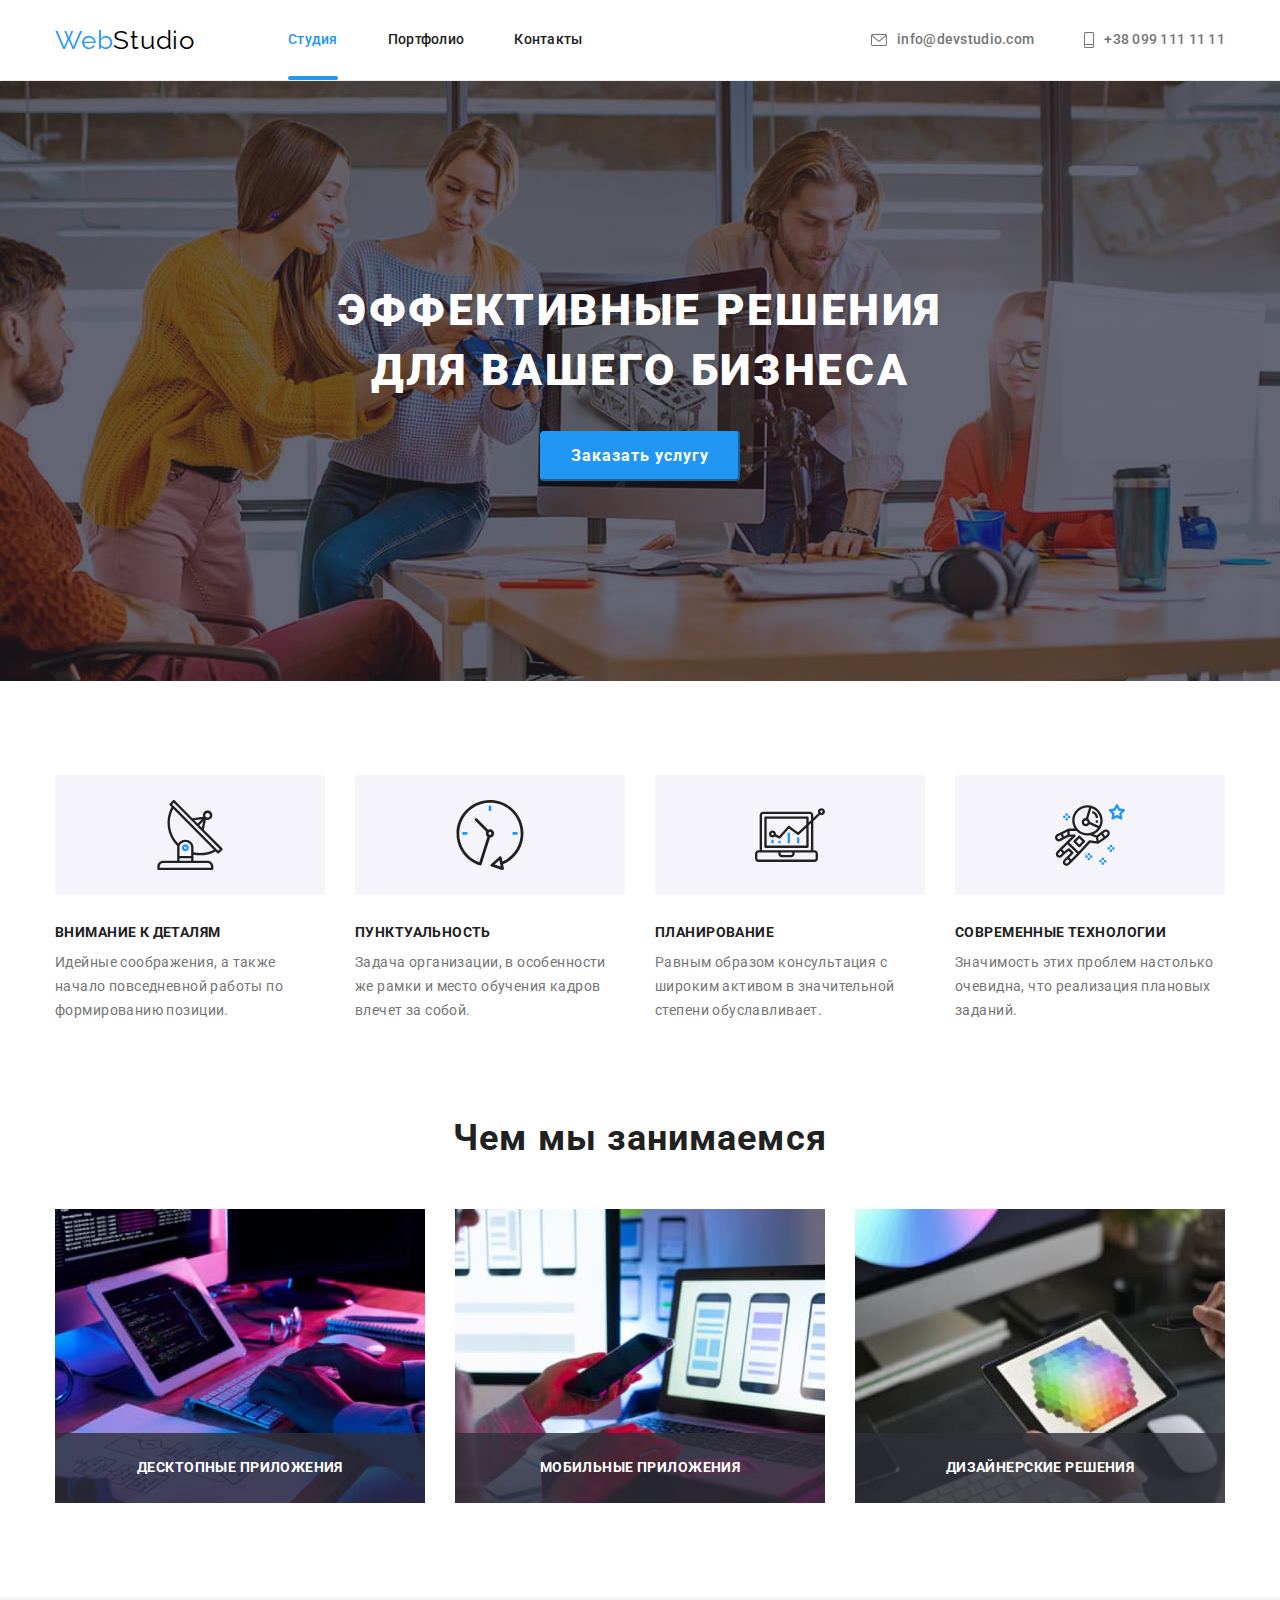
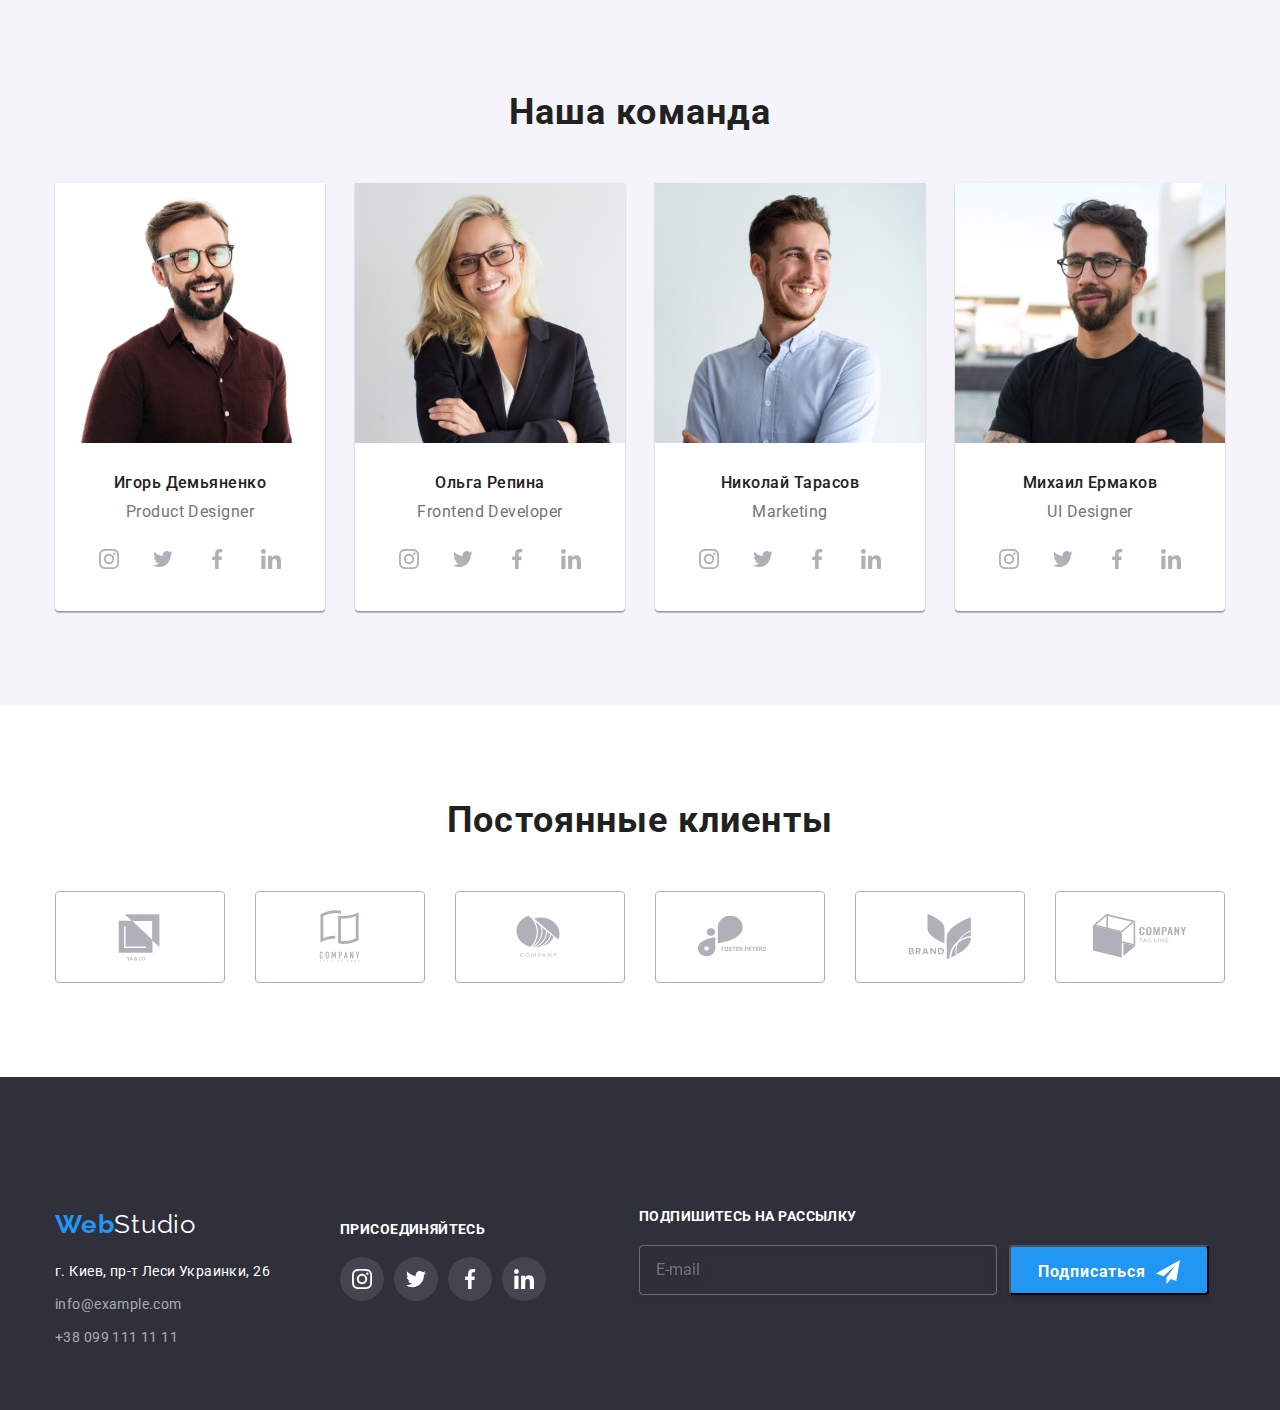
==== index.html @ 18504373 "create form" ====
<!DOCTYPE html>
<html lang="ru">
  <head>
    <meta charset="UTF-8" />
    <meta http-equiv="X-UA-Compatible" content="IE=edge" />
    <meta name="viewport" content="width=device-width, initial-scale=1.0" />
    <title lang="en">Studio</title>
    <link
      href="https://fonts.googleapis.com/css2?family=Raleway:wght@700&family=Roboto:wght@400;500;700;900&display=swap"
      rel="stylesheet"
    />
    <link
      rel="stylesheet"
      href="https://cdnjs.cloudflare.com/ajax/libs/modern-normalize/1.1.0/modern-normalize.min.css"
    />
    <link rel="stylesheet" href="./css/styles.css" />
  </head>

  <body>
    <header class="page-header">
      <div class="conteiner">
        <nav class="header-nav">
          <a href="./index.html" class="header-link"
            ><span class="logo-web link">Web</span><span class="logo-studio link">Studio</span></a
          >
          <ul class="site-nav">
            <li class="site-nav-list">
              <a href="" class="site-nav current item">Студия</a>
            </li>
            <li class="site-nav-list">
              <a href="./portfolio.html" class="site-nav item">Портфолио</a>
            </li>
            <li class="site-nav-list">
              <a href="" class="site-nav item">Контакты</a>
            </li>
          </ul>
        </nav>

        <div class="header-connect">
          <ul class="contacts">
            <li class="contacts-nav envelope">
              <a href="mailto:info@devstudio.com" class="header-mail"
                ><svg class="mail-soc-icon" width="16" height="12">
                  <use href="./images/icons.svg#icon-envelope"></use></svg
                >info@devstudio.com</a
              >
            </li>
            <li class="contacts-nav cell">
              <a href="tel:+380991111111" class="header-tel"
                ><svg class="tell-soc-icon" width="10" height="16">
                  <use href="./images/icons.svg#icon-cell"></use></svg
                >+38 099 111 11 11</a
              >
            </li>
          </ul>
        </div>
      </div>
    </header>

    <main class="studio">
      <section class="studio-section">
        <div class="conteiner">
          <h1 class="studio-title">Эффективные решения для вашего бизнеса</h1>
          <button type="button" class="studio-button" data-modal-open>Заказать услугу</button>
        </div>
      </section>

      <section class="main-section">
        <div class="conteiner">
          <h2 class="hidden">Скрытый заголовок</h2>
          <ul class="main-list">
            <li class="main-item icon-antenna">
              <h3 class="main-title">Внимание к деталям</h3>
              <p class="main-text">
                Идейные соображения, а также начало повседневной работы по формированию позиции.
              </p>
            </li>
            <li class="main-item icon-clock">
              <h3 class="main-title">Пунктуальность</h3>
              <p class="main-text">
                Задача организации, в особенности же рамки и место обучения кадров влечет за собой.
              </p>
            </li>
            <li class="main-item icon-diagram">
              <h3 class="main-title">Планирование</h3>
              <p class="main-text">
                Равным образом консультация с широким активом в значительной степени обуславливает.
              </p>
            </li>
            <li class="main-item icon-astronaut">
              <h3 class="main-title">Современные технологии</h3>
              <p class="main-text">
                Значимость этих проблем настолько очевидна, что реализация плановых заданий.
              </p>
            </li>
          </ul>
        </div>
      </section>

      <section class="work-section">
        <div class="conteiner">
          <h2 class="work-title">Чем мы занимаемся</h2>
          <ul class="work-list">
            <li class="work-item">
              <div class="work-thumb">
                <a href="./images/work-1.jpg"
                  ><img
                    src="images/work-1.jpg"
                    alt="Набор текста на планшете"
                    width="370"
                    height="294"
                /></a>
                <p class="work-text">Десктопные приложения</p>
              </div>
            </li>
            <li class="work-item">
              <div class="work-thumb">
                <a href="./images/work-2.jpg"
                  ><img
                    src="images/work-2.jpg"
                    alt="Разработка нативного приложения"
                    width="370"
                    height="294"
                /></a>
                <p class="work-text">Мобильные приложения</p>
              </div>
            </li>
            <li class="work-item">
              <div class="work-thumb">
                <a href="./images/work-3.jpg"
                  ><img src="images/work-3.jpg" alt="Цветовой круг Иттена" width="370" height="294"
                /></a>
                <p class="work-text">Дизайнерские решения</p>
              </div>
            </li>
          </ul>
        </div>
      </section>

      <section class="team-section">
        <div class="conteiner">
          <h2 class="team-title">Наша команда</h2>
          <ul class="team-list">
            <li class="team-item">
              <img src="./images/worker-1.jpg" alt="Игорь Демьяненко" width="270" height="260" />
              <div class="worker-list">
                <h3 class="team-name">Игорь Демьяненко</h3>
                <p lang="en" class="team-role">Product Designer</p>
                <ul class="team-soc-list">
                  <li class="team-soc-item">
                    <a href="" class="team-soc-link">
                      <svg class="team-soc-icon" width="20" height="20">
                        <use href="./images/icons.svg#icon-instagram"></use>
                      </svg>
                    </a>
                  </li>
                  <li class="team-soc-item">
                    <a href="" class="team-soc-link"
                      ><svg class="team-soc-icon" width="20" height="20">
                        <use href="./images/icons.svg#icon-twitter"></use></svg
                    ></a>
                  </li>
                  <li class="team-soc-item">
                    <a href="" class="team-soc-link"
                      ><svg class="team-soc-icon" width="20" height="20">
                        <use href="./images/icons.svg#icon-facebook"></use></svg
                    ></a>
                  </li>
                  <li class="team-soc-item">
                    <a href="" class="team-soc-link"
                      ><svg class="team-soc-icon" width="20" height="20">
                        <use href="./images/icons.svg#icon-linkedin"></use></svg
                    ></a>
                  </li>
                </ul>
              </div>
            </li>
            <li class="team-item">
              <img src="./images/worker-2.jpg" alt="Ольга Репина" width="270" height="260" />
              <div class="worker-list">
                <h3 class="team-name">Ольга Репина</h3>
                <p lang="en" class="team-role">Frontend Developer</p>
                <ul class="team-soc-list">
                  <li class="team-soc-item">
                    <a href="" class="team-soc-link">
                      <svg class="team-soc-icon" width="20" height="20">
                        <use href="./images/icons.svg#icon-instagram"></use>
                      </svg>
                    </a>
                  </li>
                  <li class="team-soc-item">
                    <a href="" class="team-soc-link"
                      ><svg class="team-soc-icon" width="20" height="20">
                        <use href="./images/icons.svg#icon-twitter"></use></svg
                    ></a>
                  </li>
                  <li class="team-soc-item">
                    <a href="" class="team-soc-link"
                      ><svg class="team-soc-icon" width="20" height="20">
                        <use href="./images/icons.svg#icon-facebook"></use></svg
                    ></a>
                  </li>
                  <li class="team-soc-item">
                    <a href="" class="team-soc-link"
                      ><svg class="team-soc-icon" width="20" height="20">
                        <use href="./images/icons.svg#icon-linkedin"></use></svg
                    ></a>
                  </li>
                </ul>
              </div>
            </li>
            <li class="team-item">
              <img src="./images/worker-3.jpg" alt="Николай Тарасов" width="270" height="260" />
              <div class="worker-list">
                <h3 class="team-name">Николай Тарасов</h3>
                <p lang="en" class="team-role">Marketing</p>
                <ul class="team-soc-list">
                  <li class="team-soc-item">
                    <a href="" class="team-soc-link">
                      <svg class="team-soc-icon" width="20" height="20">
                        <use href="./images/icons.svg#icon-instagram"></use>
                      </svg>
                    </a>
                  </li>
                  <li class="team-soc-item">
                    <a href="" class="team-soc-link"
                      ><svg class="team-soc-icon" width="20" height="20">
                        <use href="./images/icons.svg#icon-twitter"></use></svg
                    ></a>
                  </li>
                  <li class="team-soc-item">
                    <a href="" class="team-soc-link"
                      ><svg class="team-soc-icon" width="20" height="20">
                        <use href="./images/icons.svg#icon-facebook"></use></svg
                    ></a>
                  </li>
                  <li class="team-soc-item">
                    <a href="" class="team-soc-link"
                      ><svg class="team-soc-icon" width="20" height="20">
                        <use href="./images/icons.svg#icon-linkedin"></use></svg
                    ></a>
                  </li>
                </ul>
              </div>
            </li>
            <li class="team-item">
              <img src="./images/worker-4.jpg" alt="Михаил Ермаков" width="270" height="260" />
              <div class="worker-list">
                <h3 class="team-name">Михаил Ермаков</h3>
                <p lang="en" class="team-role">UI Designer</p>
                <ul class="team-soc-list">
                  <li class="team-soc-item">
                    <a href="" class="team-soc-link">
                      <svg class="team-soc-icon" width="20" height="20">
                        <use href="./images/icons.svg#icon-instagram"></use>
                      </svg>
                    </a>
                  </li>
                  <li class="team-soc-item">
                    <a href="" class="team-soc-link"
                      ><svg class="team-soc-icon" width="20" height="20">
                        <use href="./images/icons.svg#icon-twitter"></use></svg
                    ></a>
                  </li>
                  <li class="team-soc-item">
                    <a href="" class="team-soc-link"
                      ><svg class="team-soc-icon" width="20" height="20">
                        <use href="./images/icons.svg#icon-facebook"></use></svg
                    ></a>
                  </li>
                  <li class="team-soc-item">
                    <a href="" class="team-soc-link"
                      ><svg class="team-soc-icon" width="20" height="20">
                        <use href="./images/icons.svg#icon-linkedin"></use></svg
                    ></a>
                  </li>
                </ul>
              </div>
            </li>
          </ul>
        </div>
      </section>

      <section class="clients-section">
        <div class="conteiner">
          <h4 class="clients-title">Постоянные клиенты</h4>
          <ul class="clients-soc-list">
            <li class="clients-soc-item">
              <a href="" class="clients-soc-link">
                <svg class="clients-soc-icon" width="106" height="60">
                  <use href="./images/icons.svg#icon-logo-1"></use>
                </svg>
              </a>
            </li>
            <li class="clients-soc-item">
              <a href="" class="clients-soc-link">
                <svg class="clients-soc-icon" width="106" height="60">
                  <use href="./images/icons.svg#icon-logo-2"></use>
                </svg>
              </a>
            </li>
            <li class="clients-soc-item">
              <a href="" class="clients-soc-link">
                <svg class="clients-soc-icon" width="106" height="60">
                  <use href="./images/icons.svg#icon-logo-3"></use>
                </svg>
              </a>
            </li>
            <li class="clients-soc-item">
              <a href="" class="clients-soc-link">
                <svg class="clients-soc-icon" width="106" height="60">
                  <use href="./images/icons.svg#icon-logo-4"></use>
                </svg>
              </a>
            </li>
            <li class="clients-soc-item">
              <a href="" class="clients-soc-link">
                <svg class="clients-soc-icon" width="106" height="60">
                  <use href="./images/icons.svg#icon-logo-5"></use>
                </svg>
              </a>
            </li>
            <li class="clients-soc-item">
              <a href="" class="clients-soc-link">
                <svg class="clients-soc-icon" width="106" height="60">
                  <use href="./images/icons.svg#icon-logo-6"></use>
                </svg>
              </a>
            </li>
          </ul>
        </div>
      </section>
    </main>

    <footer class="footer">
      <div class="conteiner">
        <div>
          <a href="index.html" class="footer-link"
            ><span class="footer-web link">Web</span
            ><span class="footer-studio link">Studio</span></a
          >
          <address class="footer-nav">
            <ul class="footer-list">
              <li class="footer-address-list">
                <a href="" class="footer-address">г. Киев, пр-т Леси Украинки, 26</a>
              </li>
              <li class="footer-mail-list">
                <a href="mailto:info@example.com" class="footer-mail">info@example.com</a>
              </li>
              <li class="footer-tel-list">
                <a href="tel:+380991111111" class="footer-tel">+38 099 111 11 11</a>
              </li>
            </ul>
          </address>
        </div>
        <div class="social-links">
          <h5 class="social-title">Присоединяйтесь</h5>
          <ul class="footer-soc-list">
            <li class="footer-soc-item">
              <a href="" class="footer-soc-link">
                <svg class="footer-soc-icon" width="20" height="20">
                  <use href="./images/icons.svg#icon-instagram-fr"></use>
                </svg>
              </a>
            </li>
            <li class="footer-soc-item">
              <a href="" class="footer-soc-link">
                <svg class="footer-soc-icon" width="20" height="20">
                  <use href="./images/icons.svg#icon-twitter-fr"></use>
                </svg>
              </a>
            </li>
            <li class="footer-soc-item">
              <a href="" class="footer-soc-link">
                <svg class="footer-soc-icon" width="20" height="20">
                  <use href="./images/icons.svg#icon-facebook-fr"></use>
                </svg>
              </a>
            </li>
            <li class="footer-soc-item">
              <a href="" class="footer-soc-link">
                <svg class="footer-soc-icon" width="20" height="20">
                  <use href="./images/icons.svg#icon-linkedin-fr"></use>
                </svg>
              </a>
            </li>
          </ul>
        </div>
        <form class="footer-form">
          <div class="footer-subscription">
            <label class="footer-label" for="email-footer">Подпишитесь на рассылку</label>
            <div class="footer-wrap">
              <input
                type="email"
                class="footer-input"
                name="email-footer"
                id="email-footer"
                placeholder="E-mail"
              />
              <button type="submit" class="footer-form-btn">
                <a class="btn-subscr" href=""
                  >Подписаться
                  <svg class="footer-form-icon" width="24" height="24">
                    <use href="./images/icons.svg#icon-twit"></use></svg
                ></a>
              </button>
            </div>
          </div>
        </form>
      </div>
    </footer>
    <div class="backdrop is-hidden" data-modal>
      <div class="modal">
        <button type="button" class="modal-close" data-modal-close>
          <svg class="modal-close-icon" width="18" height="18">
            <use href="./images/icons.svg#icon-close-button"></use>
          </svg>
        </button>
        <p class="modal-title">Оставьте свои данные, мы вам перезвоним</p>
        <form class="modal-form" autocomplete="off">
          <div class="form-field">
            <label class="form-label" for="name">Имя</label>
            <div class="input-wrap">
              <input type="text" class="form-input" name="name" id="name" required />
              <svg class="form-icon" width="18" height="18">
                <use href="./images/icons.svg#icon-person"></use>
              </svg>
            </div>
          </div>
          <div class="form-field">
            <label class="form-label" for="tel-number">Телефон</label>
            <div class="input-wrap">
              <input type="tel" class="form-input" name="tel-number" id="tel-number" required />
              <svg class="form-icon" width="18" height="18">
                <use href="./images/icons.svg#icon-phone"></use>
              </svg>
            </div>
          </div>
          <div class="form-field">
            <label class="form-label" for="email">Почта</label>
            <div class="input-wrap">
              <input type="email" class="form-input" name="email" id="email" required />
              <svg class="form-icon" width="18" height="18">
                <use href="./images/icons.svg#icon-mail"></use>
              </svg>
            </div>
          </div>
          <div class="form-field-text">
            <label class="form-label" for="modal-text">Комментарий</label>
            <textarea
              class="modal-text-area"
              name="modal-text"
              id="modal-text"
              placeholder="Введите текст"
            ></textarea>
          </div>
          <div class="modal-field">
            <input
              type="checkbox"
              name="privacy"
              id="privacy"
              class="input-check visually-hidden"
            />
            <label for="privacy" class="check-text">
              <span>
                <svg class="check-icon" width="11" height="8">
                  <use href="./images/icons.svg#icon-policy"></use></svg></span
              >Соглашаюсь с рассылкой и принимаю&nbsp; <a href="">Условия договора</a>
            </label>
          </div>
          <button type="submit" class="btn-form">Отправить</button>
        </form>
      </div>
    </div>

    <script src="./js/modal.js"></script>
  </body>
</html>
---- css/styles.css ----
html {
  box-sizing: border-box;
}

*,
*::before,
*::after {
  box-sizing: inherit;
}

:root {
  --main-backgraund-color: #ffffff;
  --main-button-color: #212121;
  --main-focus-color: #2196f3;
  --main-text-color: #757575;
  --second-button-color: #ffffff;
  --second-text-color: #ffffff;
  --main-font: 'Roboto', sans-serif;
  --main-soc-color: #afb1b8;
  --second-soc-color: #ffffff;
  --main-cover-color: rgba(33, 150, 243, 0.9);
}

body {
  font-family: var(--main-font);
  color: var(--main-text-color);
  background-color: var(--main-backgraund-color);
}

ul {
  margin: 0;
  padding-left: 0;
}

p,
h1,
h2,
h3,
h4,
h5 {
  margin: 0;
}

.conteiner {
  width: 1200px;
  padding-left: 15px;
  padding-right: 15px;
  margin: auto;
}

.visually-hidden {
  position: absolute;
  white-space: nowrap;
  width: 1px;
  height: 1px;
  overflow: hidden;
  border: 0;
  padding: 0;
  clip: rect(0 0 0 0);
  clip-path: inset(50%);
  margin: -1px;
}

/* -----header----- */

.page-header .conteiner {
  display: flex;
  align-items: center;
}

.page-header {
  background-color: var(--main-backgraund-color);
  border-bottom: 1px solid #ececec;
}

.site-nav,
.contacts {
  display: flex;
}

.site-nav-list:not(:last-child) {
  margin-right: 50px;
}

.header-mail,
.header-tel {
  transition: color 250ms cubic-bezier(0.4, 0, 0.2, 1);
}

.contacts-nav:not(:first-child) {
  margin-left: 50px;
}

.header-nav {
  display: flex;
  align-items: center;
}

.header-connect {
  margin-left: auto;
}

.header-link {
  text-decoration: none;
  margin-right: 93px;
}

.logo-web {
  font-family: 'Raleway', sans-serif;
  font-size: 26px;
  line-height: 1.19;
  letter-spacing: 0.03em;
  color: var(--main-focus-color);
}

.logo-studio {
  font-family: 'Raleway', sans-serif;
  font-size: 26px;
  line-height: 1.19;
  letter-spacing: 0.03em;
  color: #000000;
}

.site-nav {
  font-weight: 500;
  font-size: 14px;
  line-height: 1.14;
  letter-spacing: 0.02em;
  color: var(--main-button-color);
  text-decoration: none;
  list-style-type: none;
  padding-left: 0;
}

.site-nav.item,
.header-mail,
.header-tel {
  padding: 32px 0;
}

.site-nav.item {
  transition: color 250ms cubic-bezier(0.4, 0, 0.2, 1);
}

.site-nav.current.item {
  color: var(--main-focus-color);
  transition: color 250ms cubic-bezier(0.4, 0, 0.2, 1);
}

.site-nav.current {
  position: relative;
  display: block;
  overflow: hidden;
}

.current::after {
  content: '';
  position: absolute;
  bottom: 0;
  display: block;
  width: 100%;
  height: 4px;
  background-color: var(--main-focus-color);
  border-radius: 2px;
}

.header-mail,
.header-tel {
  display: flex;
  align-items: center;
}

.header-mail,
.header-tel {
  font-weight: 500;
  font-size: 14px;
  line-height: 1.14;
  letter-spacing: 0.02em;
  color: var(--main-text-color);
  text-decoration: none;
}

.mail-soc-icon,
.tell-soc-icon {
  margin-right: 10px;
  fill: currentColor;
}

.contacts,
.hero-list {
  list-style-type: none;
  padding-left: 0;
}

.header-mail:hover,
.header-mail:focus,
.header-tel:hover,
.header-tel:focus,
.site-nav:hover,
.site-nav:focus,
.footer-address:hover,
.footer-mail:hover,
.footer-tel:hover {
  color: var(--main-focus-color);
}

/* -----main----- */

.studio-section {
  padding-top: 200px;
  padding-bottom: 200px;
  height: 600px;
  max-width: 1600px;
  background: #2f303a;
  background-image: linear-gradient(to right, rgba(47, 48, 58, 0.4), rgba(47, 48, 58, 0.4)),
    url(../images/img-overlay.jpg);
  margin-left: auto;
  margin-right: auto;
  background-position: center;
}

.studio-title {
  width: 696px;
  font-weight: 900;
  font-size: 44px;
  line-height: 1.36;
  letter-spacing: 0.06em;
  text-transform: uppercase;
  color: var(--second-text-color);
  padding-top: 0;
  text-align: center;
  margin: 0px auto 30px auto;
}

.studio-button {
  font-family: inherit;
  font-size: 16px;
  font-weight: 700;
  line-height: 1.88;
  letter-spacing: 0.06em;
  color: var(--second-button-color);
  background: var(--main-focus-color);
  border-color: var(--main-focus-color);
  box-shadow: 0px 4px 4px rgba(0, 0, 0, 0.15);
  cursor: pointer;
  display: block;
  border-radius: 4px;
  margin: auto;
  min-width: 200px;
  height: 50px;
}

.main-list,
.work-list,
.team-list,
.hero-list {
  list-style-type: none;
  margin: 0;
  padding-left: 0;
  display: flex;
}

.main-section {
  padding-top: 94px;
  padding-bottom: 94px;
}

img {
  display: block;
  max-width: 100%;
  height: auto;
}

.main-item + .main-item,
.work-item + .work-item,
.team-item + .team-item {
  margin-left: 30px;
}

.main-item::before {
  content: '';
  display: block;
  height: 120px;
  background: #f5f4fa;
  border-radius: 4px;
  margin-bottom: 30px;
  background-repeat: no-repeat;
  background-position: center;
}

.icon-antenna::before {
  background-image: url(../images/antenna.svg);
}

.icon-clock::before {
  background-image: url(../images/clock.svg);
}

.icon-diagram::before {
  background-image: url(../images/diagram.svg);
}

.icon-astronaut::before {
  background-image: url(../images/astronaut.svg);
}

.main-title {
  font-size: 14px;
  line-height: 1.14;
  letter-spacing: 0.03em;
  text-transform: uppercase;
  color: #212121;
  margin-bottom: 10px;
}

.main-text {
  font-weight: 400;
  font-size: 14px;
  line-height: 1.71;
  letter-spacing: 0.03em;
  color: var(--main-text-color);
  width: 270px;
}

.work-title,
.team-title {
  font-weight: 700;
  font-size: 36px;
  line-height: 1.17;
  letter-spacing: 0.03em;
  color: #212121;
  text-align: center;
  margin-bottom: 50px;
}

.work-section {
  padding-bottom: 94px;
}

.work-thumb {
  position: relative;
}

.work-text {
  position: absolute;
  bottom: 0;
  display: flex;
  align-items: center;
  justify-content: center;
  width: 100%;
  height: 70px;
  font-size: 14px;
  line-height: 1.14;
  font-weight: 700;
  text-align: center;
  letter-spacing: 0.03em;
  text-transform: uppercase;
  color: var(--second-text-color);
  background: rgba(47, 48, 58, 0.8);
}

.worker-list {
  padding-top: 30px;
  padding-bottom: 30px;
}

.team-section {
  background: #f5f4fa;
  padding-top: 94px;
  padding-bottom: 94px;
}

.team-item {
  width: 270px;
  text-align: center;
  background-color: var(--main-backgraund-color);
  box-shadow: 0px 1px 3px rgba(0, 0, 0, 0.12), 0px 1px 1px rgba(0, 0, 0, 0.14),
    0px 2px 1px rgba(0, 0, 0, 0.2);
  border-radius: 0px 0px 4px 4px;
  margin: 0;
}

.team-name {
  font-weight: 500;
  font-size: 16px;
  line-height: 1.19;
  letter-spacing: 0.03em;
  color: #212121;
  margin-bottom: 10px;
}

.team-role {
  font-weight: 400;
  font-size: 16px;
  line-height: 1.19;
  letter-spacing: 0.03em;
  color: var(--main-text-color);
  margin: 0;
  margin-bottom: 16px;
}

.filter-item {
  font-family: inherit;
  font-weight: 500;
  font-size: 16px;
  line-height: 1.62;
  letter-spacing: 0.03em;
  color: var(--main-button-color);
  cursor: pointer;
  background: #f5f4fa;
  border-radius: 4px;
  border: 0px;
  padding: 6px 22px;
}

.team-soc-list {
  display: flex;
  justify-content: center;
  list-style-type: none;
}

.team-soc-item {
  width: 44px;
  height: 44px;
  margin-left: 10px;
}

.team-soc-item:first-child {
  margin-left: 0;
}

.team-soc-link {
  display: flex;
  width: 100%;
  height: 100%;
  border-radius: 50%;
  align-items: center;
  justify-content: center;
  color: var(--main-soc-color);
  transition: color 250ms cubic-bezier(0.4, 0, 0.2, 1),
    background-color 250ms cubic-bezier(0.4, 0, 0.2, 1);
}

.team-soc-icon {
  fill: currentColor;
}

.team-soc-link:hover,
.team-soc-link:focus {
  background-color: #2196f3;
  color: var(--second-soc-color);
}

.filter-btn:not(:last-child) {
  margin-right: 8px;
}

.filter-item {
  transition: color 250ms cubic-bezier(0.4, 0, 0.2, 1),
    box-shadow 250ms cubic-bezier(0.4, 0, 0.2, 1),
    background-color 250ms cubic-bezier(0.4, 0, 0.2, 1);
}

.filter-item:hover,
.filter-item:focus {
  color: var(--second-button-color);
  background-color: var(--main-focus-color);
  box-shadow: 0px 3px 1px rgba(0, 0, 0, 0.1), 0px 1px 2px rgba(0, 0, 0, 0.08),
    0px 2px 2px rgba(0, 0, 0, 0.12);
}

.filter-list {
  display: flex;
  list-style-type: none;
  justify-content: center;
  margin-bottom: 50px;
}

.main-content {
  padding-top: 94px;
  padding-bottom: 94px;
}

.hidden {
  display: none;
}

.hero-list {
  flex-wrap: wrap;
}

.card-image {
  display: block;
}

.hero-title {
  font-weight: 700;
  font-size: 18px;
  line-height: 2;
  letter-spacing: 0.06em;
  color: var(--main-button-color);
  margin-bottom: 4px;
}

.hero-border {
  padding: 20px 24px;
  border-right: 1px solid #eeeeee;
  border-bottom: 1px solid #eeeeee;
  border-left: 1px solid #eeeeee;
}

.hero-item a {
  text-decoration: none;
  transition: box-shadow 250ms cubic-bezier(0.4, 0, 0.2, 1);
}

.hero-link:hover {
  display: block;
  box-shadow: 0px 1px 1px rgba(0, 0, 0, 0.12), 0px 4px 4px rgba(0, 0, 0, 0.06),
    1px 4px 6px rgba(0, 0, 0, 0.16);
}

.hero-item {
  background: var(--main-backgraund-color);
  width: 370px;
  margin-right: 30px;
  margin-bottom: 30px;
  list-style: none;
}

.hero-item:nth-child(3n) {
  margin-right: 0;
}

.hero-item:nth-last-child(-n + 3) {
  margin-bottom: 0;
}

.hero-link:hover .hero-covertext {
  transform: translateY(0);
}

.hero-coverbox {
  position: relative;
  overflow: hidden;
}

.hero-covertext {
  position: absolute;
  top: 0;
  transform: translateY(101%);
  transition: transform 250ms cubic-bezier(0.4, 0, 0.2, 1);
  padding: 63px 24px;
  height: 100%;
  font-weight: 400;
  font-size: 18px;
  line-height: 1.56;
  letter-spacing: 0.03em;
  color: var(--second-text-color);
  background: var(--main-cover-color);
}

.hero-text {
  font-size: 16px;
  line-height: 1.88;
  letter-spacing: 0.03em;
  color: var(--main-text-color);
}

.clients-section {
  background-color: var(--main-backgraund-color);
  padding-top: 94px;
  padding-bottom: 94px;
}

.clients-soc-list {
  display: flex;
  justify-content: center;
  list-style-type: none;
}

.clients-title {
  font-size: 36px;
  line-height: 42px;
  text-align: center;
  letter-spacing: 0.03em;
  color: var(--main-button-color);
  margin-bottom: 50px;
}

.clients-soc-item {
  width: 170px;
  height: 92px;
  margin-left: 30px;
}

.clients-soc-item:first-child {
  margin-left: 0;
}

.clients-soc-link {
  display: flex;
  width: 100%;
  height: 100%;
  border: 1px solid #afb1b8;
  border-radius: 4px;
  align-items: center;
  justify-content: center;
  color: var(--main-soc-color);
  transition: color 250ms cubic-bezier(0.4, 0, 0.2, 1),
    border-color 250ms cubic-bezier(0.4, 0, 0.2, 1);
}

.clients-soc-icon {
  fill: currentColor;
}

.clients-soc-link:hover,
.clients-soc-link:focus {
  border-color: var(--main-focus-color);
  color: var(--main-focus-color);
}

/* -----footer----- */

.footer {
  background-color: #2f303a;
  padding-top: 60px;
  padding-bottom: 60px;
}

.footer-link {
  display: block;
  text-decoration: none;
  margin-bottom: 20px;
}

.footer-web {
  font-family: 'Raleway', sans-serif;
  font-weight: 700;
  font-size: 26px;
  line-height: 1.19;
  letter-spacing: 0.03em;
  color: var(--main-focus-color);
}

.footer-studio {
  font-family: 'Raleway', sans-serif;
  font-size: 26px;
  line-height: 1.19;
  letter-spacing: 0.03em;
  color: var(--second-text-color);
}

.footer-address {
  font-size: 14px;
  line-height: 1.71;
  letter-spacing: 0.03em;
  color: var(--second-text-color);
  text-decoration: none;
  transition: color 250ms cubic-bezier(0.4, 0, 0.2, 1);
}

.footer-mail,
.footer-tel {
  font-size: 14px;
  line-height: 1.71;
  letter-spacing: 0.03em;
  color: rgba(255, 255, 255, 0.6);
  text-decoration: none;
  transition: color 250ms cubic-bezier(0.4, 0, 0.2, 1);
}

.footer-list {
  list-style-type: none;
  font-style: normal;
}

.footer-address-list,
.footer-mail-list {
  margin-bottom: 9px;
}

.social-title {
  font-size: 14px;
  line-height: 16px;
  letter-spacing: 0.03em;
  text-transform: uppercase;
  color: var(--second-text-color);
  margin: 0 0 20px 0;
}

.footer-soc-list {
  list-style-type: none;
  display: flex;
}

.footer-soc-item {
  width: 44px;
  height: 44px;
  margin-left: 10px;
}

.footer-soc-item:first-child {
  margin-left: 0;
}

.footer-soc-link {
  display: flex;
  width: 100%;
  height: 100%;
  border-radius: 50%;
  align-items: center;
  justify-content: center;
  background: rgba(255, 255, 255, 0.1);
  color: var(--second-soc-color);
  transition: background-color 250ms cubic-bezier(0.4, 0, 0.2, 1);
}

.footer-soc-icon {
  fill: currentColor;
}

.footer-soc-link:hover,
.footer-soc-link:focus {
  background-color: #2196f3;
}

.footer .conteiner {
  display: flex;
  margin-top: 72px;
}

.social-links {
  margin-top: 12px;
  margin-left: 70px;
}

.footer-subscription {
  margin-left: 93px;
}

.footer-wrap {
  display: flex;
}

.footer-label {
  display: flex;
  font-weight: 700;
  font-size: 14px;
  line-height: 1.14;
  letter-spacing: 0.03em;
  text-transform: uppercase;
  color: var(--second-text-color);
  margin-bottom: 20px;
}

.footer-input {
  display: flex;
  align-items: center;
  width: 358px;
  padding: 15px 0 15px 16px;
  border: 1px solid rgba(255, 255, 255, 0.3);
  filter: drop-shadow(0px 4px 4px rgba(0, 0, 0, 0.15));
  border-radius: 4px;
  background-color: transparent;
  margin-right: 12px;
}

.foter-input::placeholder {
  font-weight: 400;
  font-size: 16px;
  line-height: 1.25;
  letter-spacing: 0.03em;
  color: rgba(255, 255, 255, 0.6);
}

.footer-form-btn {
  width: 200px;
  height: 50px;
  background: var(--main-focus-color);
  box-shadow: 0px 4px 4px rgba(0, 0, 0, 0.15);
  border-radius: 4px;
  padding: 10px 0;
  cursor: pointer;
}

.btn-subscr {
  display: flex;
  justify-content: center;
  align-items: center;
  text-decoration: none;
  color: var(--second-button-color);
  font-size: 16px;
  line-height: 1.88;
  font-weight: 700;
  letter-spacing: 0.06em;
}

.footer-form-icon {
  margin-left: 10px;
  fill: var(--second-button-color);
}

/* ------modal------ */

.backdrop {
  position: fixed;
  top: 0;
  left: 0;
  transition: opacity 250ms cubic-bezier(0.4, 0, 0.2, 1),
    visibility 250ms cubic-bezier(0.4, 0, 0.2, 1);
  width: 100%;
  height: 100%;
  background-color: rgba(0, 0, 0, 0.2);
}

.backdrop.is-hidden .modal {
  transform: translate(-50%, -50%) scale(0.6);
  transition: transform 250ms cubic-bezier(0.4, 0, 0.2, 1);
}

.modal {
  position: absolute;
  top: 50%;
  left: 50%;
  transform: translate(-50%, -50%) scale(1);
  transition: transform 250ms cubic-bezier(0.4, 0, 0.2, 1);
  width: 528px;
  min-height: 581px;
  background-color: #ffffff;
  box-shadow: 0px 1px 3px rgba(0, 0, 0, 0.12), 0px 1px 1px rgba(0, 0, 0, 0.14),
    0px 2px 1px rgba(0, 0, 0, 0.2);
  border-radius: 4px;
  padding: 40px;
}

.modal-close {
  position: absolute;
  transition: fill 250ms cubic-bezier(0.4, 0, 0.2, 1),
    background-color 250ms cubic-bezier(0.4, 0, 0.2, 1);
  display: flex;
  align-items: center;
  justify-content: center;
  top: 8px;
  right: 8px;
  width: 30px;
  height: 30px;
  padding: 0;
  border: 1px solid rgba(0, 0, 0, 0.1);
  border-radius: 50%;
  cursor: pointer;
}

.modal-close:focus,
.modal-close:hover {
  fill: var(--main-focus-color);
  background-color: var(--second-button-color);
}

.is-hidden {
  opacity: 0;
  visibility: hidden;
  pointer-events: none;
}

.modal-title {
  font-weight: 700;
  font-size: 20px;
  line-height: 1.15;
  text-align: center;
  letter-spacing: 0.03em;
  color: #212121;
  margin-bottom: 30px;
}

.modal-field {
  margin-bottom: 30px;
}

.form-field {
  margin-bottom: 28px;
}

.form-field-text {
  margin-bottom: 20px;
}

.form-input {
  transition: border-color 250ms cubic-bezier(0.4, 0, 0.2, 1);
  height: 40px;
  width: 100%;
  border: 1px solid rgba(33, 33, 33, 0.2);
  border-radius: 4px;
  padding-left: 42px;
}

.form-input:focus,
.modal-text-area:focus {
  border-color: var(--main-focus-color);
  outline: transparent;
}

.form-input:focus + .form-icon {
  fill: var(--main-focus-color);
}

.form-label {
  display: block;
  font-weight: 400;
  margin-bottom: 4px;
  font-size: 12px;
  line-height: 1.17;
  letter-spacing: 0.01em;
  color: var(--main-text-color);
}

.modal-text-area {
  transition: border-color 250ms cubic-bezier(0.4, 0, 0.2, 1);
  width: 100%;
  height: 120px;
  padding: 12px 16px;
  resize: none;
  border: 1px solid rgba(33, 33, 33, 0.2);
  border-radius: 4px;
}

.modal-text-area::placeholder {
  font-weight: 400;
  font-size: 12px;
  line-height: 1.17;
  letter-spacing: 0.01em;
  color: rgba(117, 117, 117, 0.5);
}

.btn-form {
  display: flex;
  justify-content: center;
  align-items: center;
  width: 200px;
  margin: auto;
  padding: 10px 0;
  font-weight: 700;
  font-size: 16px;
  line-height: 1.88;
  letter-spacing: 0.06em;
  color: var(--second-button-color);
  background: var(--main-focus-color);
  box-shadow: 0px 4px 4px rgba(0, 0, 0, 0.15);
  border-radius: 4px;
  border-color: transparent;
  cursor: pointer;
}

.check-text {
  display: flex;
  align-items: center;
  justify-content: center;
  font-weight: 400;
  font-size: 14px;
  line-height: 1.71;
  letter-spacing: 0.03em;
  color: var(--main-text-color);
}

.check-text a {
  color: var(--main-focus-color);
}

.input-wrap {
  position: relative;
}

.form-icon {
  position: absolute;
  top: 50%;
  left: 0;
  transform: translateY(-50%);
  transition: fill 250ms cubic-bezier(0.4, 0, 0.2, 1);
  margin: 0 12px;
}

.check-text span {
  width: 16px;
  height: 15px;
  border: 2px solid var(--main-button-color);
  border-radius: 2px;
  margin-right: 5px;
  display: flex;
  align-items: center;
  justify-content: center;
}

.check-icon {
  fill: transparent;
  transition: background-color 250ms cubic-bezier(0.4, 0, 0.2, 1),
    fill 250ms cubic-bezier(0.4, 0, 0.2, 1);
}

.input-check:checked + .check-text span {
  background-color: var(--main-focus-color);
  border: none;
}

.input-check:checked + .check-text .check-icon {
  fill: var(--second-button-color);
}
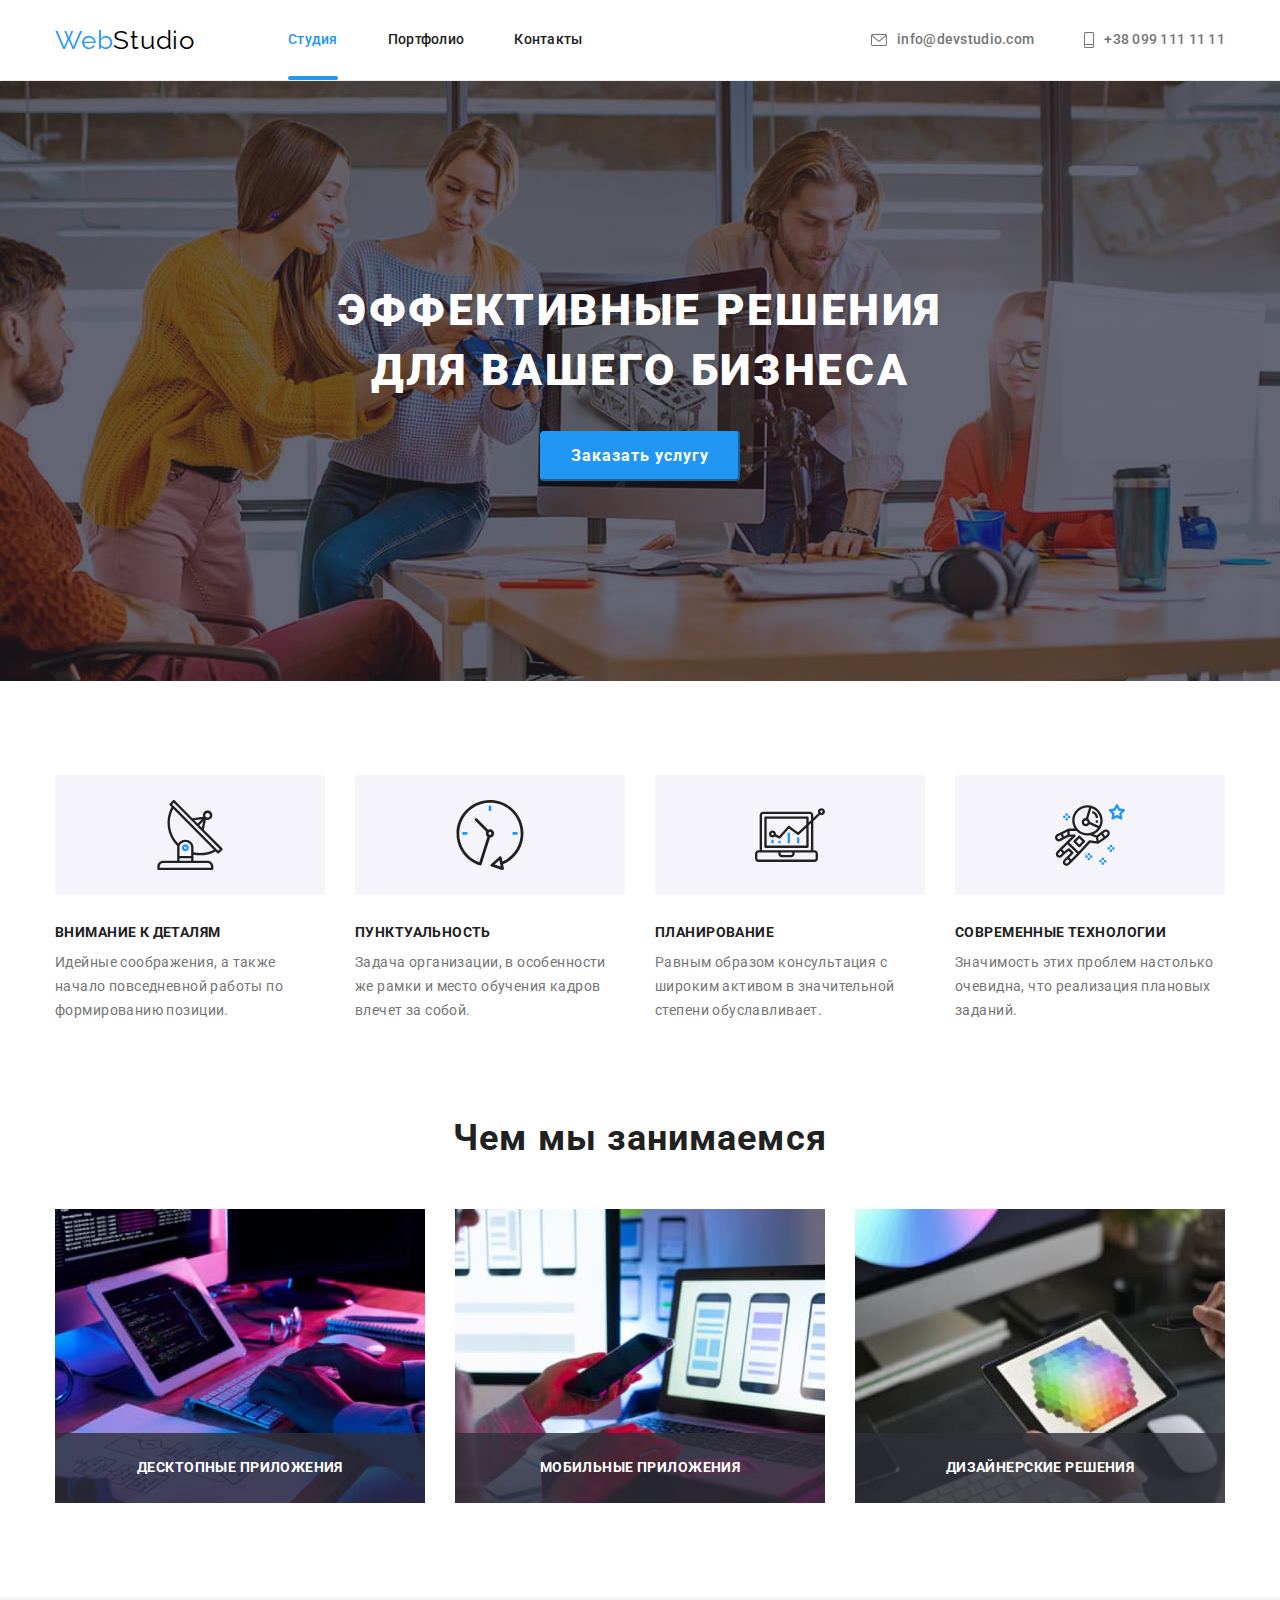
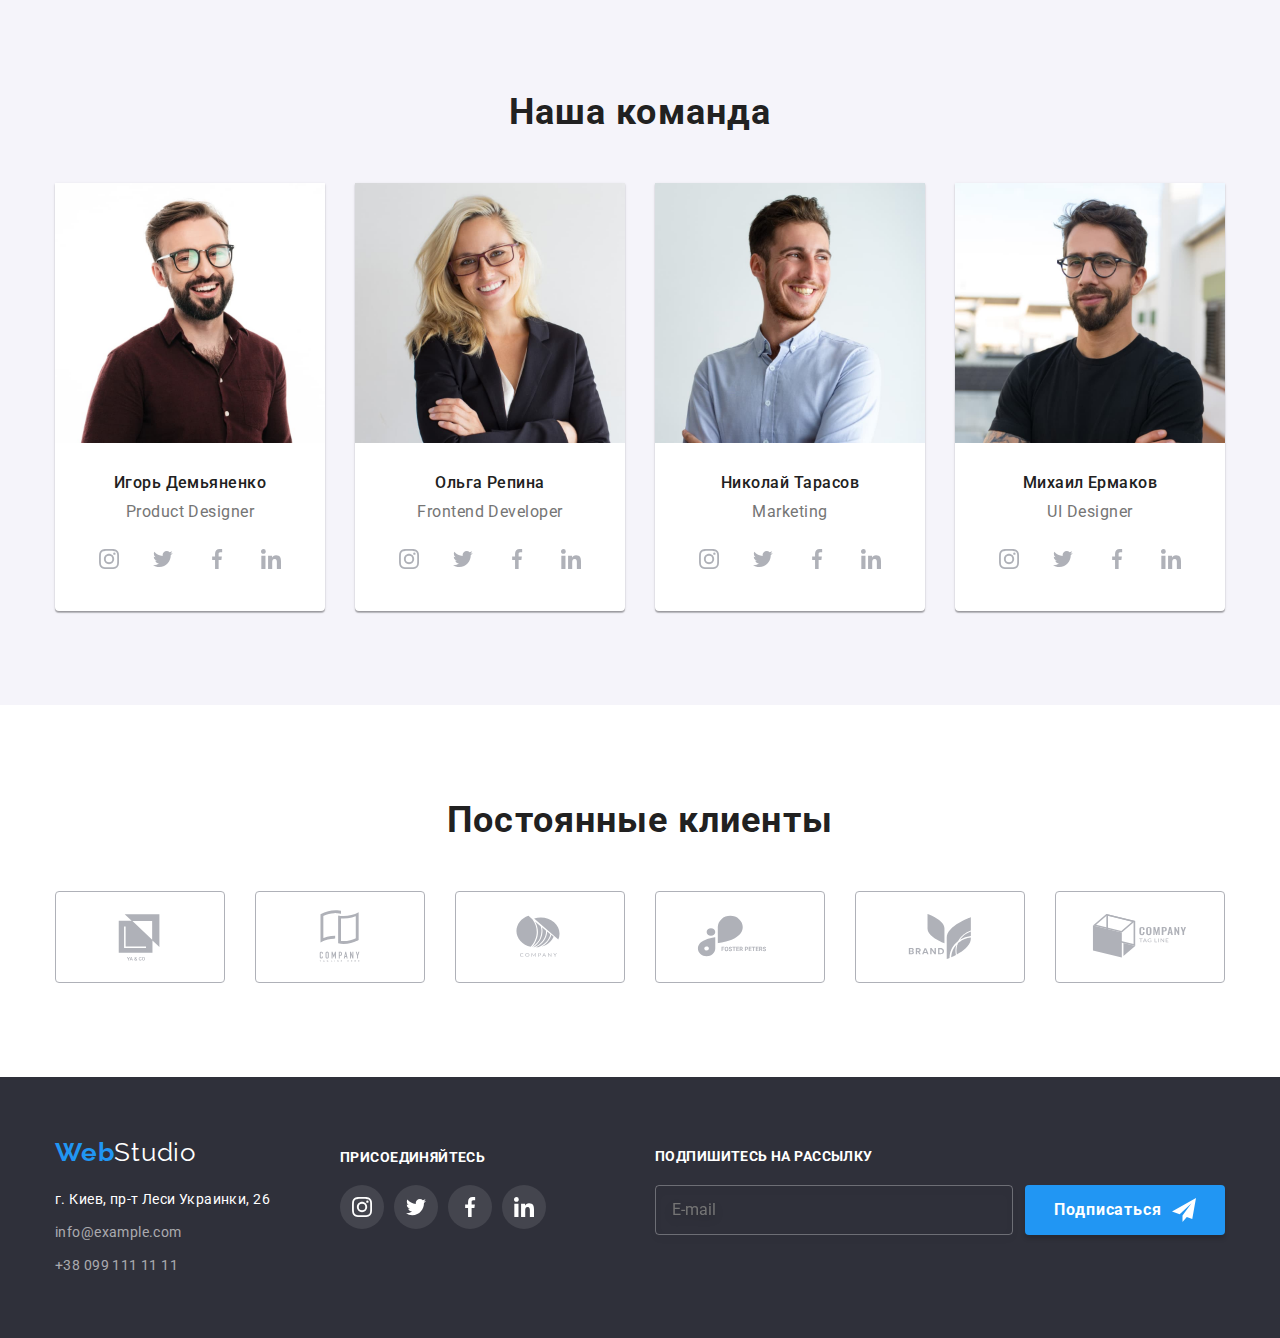
==== commit 9e684df2: "update css modal footer" ====
--- a/index.html
+++ b/index.html
@@ -387,24 +387,21 @@
           </ul>
         </div>
         <form class="footer-form">
-          <div class="footer-subscription">
-            <label class="footer-label" for="email-footer">Подпишитесь на рассылку</label>
-            <div class="footer-wrap">
-              <input
-                type="email"
-                class="footer-input"
-                name="email-footer"
-                id="email-footer"
-                placeholder="E-mail"
-              />
-              <button type="submit" class="footer-form-btn">
-                <a class="btn-subscr" href=""
-                  >Подписаться
-                  <svg class="footer-form-icon" width="24" height="24">
-                    <use href="./images/icons.svg#icon-twit"></use></svg
-                ></a>
-              </button>
-            </div>
+          <label class="footer-label" for="email-footer">Подпишитесь на рассылку</label>
+          <div class="footer-wrap">
+            <input
+              type="email"
+              class="footer-input"
+              name="email-footer"
+              id="email-footer"
+              placeholder="E-mail"
+            />
+            <button type="submit" class="footer-form-btn">
+              Подписаться
+              <svg class="footer-form-icon" width="24" height="24">
+                <use href="./images/icons.svg#icon-twit"></use>
+              </svg>
+            </button>
           </div>
         </form>
       </div>
--- a/css/styles.css
+++ b/css/styles.css
@@ -728,7 +728,6 @@
 
 .footer .conteiner {
   display: flex;
-  margin-top: 72px;
 }
 
 .social-links {
@@ -736,8 +735,9 @@
   margin-left: 70px;
 }
 
-.footer-subscription {
-  margin-left: 93px;
+.footer-form {
+  margin-top: 12px;
+  margin-left: auto;
 }
 
 .footer-wrap {
@@ -765,6 +765,7 @@
   border-radius: 4px;
   background-color: transparent;
   margin-right: 12px;
+  color: var(--second-text-color);
 }
 
 .foter-input::placeholder {
@@ -776,25 +777,22 @@
 }
 
 .footer-form-btn {
-  width: 200px;
-  height: 50px;
-  background: var(--main-focus-color);
-  box-shadow: 0px 4px 4px rgba(0, 0, 0, 0.15);
-  border-radius: 4px;
-  padding: 10px 0;
-  cursor: pointer;
-}
-
-.btn-subscr {
-  display: flex;
-  justify-content: center;
-  align-items: center;
-  text-decoration: none;
+  display: flex;
+  justify-content: center;
+  align-items: center;
   color: var(--second-button-color);
   font-size: 16px;
   line-height: 1.88;
   font-weight: 700;
   letter-spacing: 0.06em;
+  width: 200px;
+  height: 50px;
+  background: var(--main-focus-color);
+  box-shadow: 0px 4px 4px rgba(0, 0, 0, 0.15);
+  border: transparent;
+  border-radius: 4px;
+  padding: 10px 0;
+  cursor: pointer;
 }
 
 .footer-form-icon {
@@ -827,7 +825,7 @@
   transform: translate(-50%, -50%) scale(1);
   transition: transform 250ms cubic-bezier(0.4, 0, 0.2, 1);
   width: 528px;
-  min-height: 581px;
+  height: 581px;
   background-color: #ffffff;
   box-shadow: 0px 1px 3px rgba(0, 0, 0, 0.12), 0px 1px 1px rgba(0, 0, 0, 0.14),
     0px 2px 1px rgba(0, 0, 0, 0.2);
@@ -871,7 +869,7 @@
   text-align: center;
   letter-spacing: 0.03em;
   color: #212121;
-  margin-bottom: 30px;
+  margin-bottom: 12px;
 }
 
 .modal-field {
@@ -879,7 +877,7 @@
 }
 
 .form-field {
-  margin-bottom: 28px;
+  margin-bottom: 10px;
 }
 
 .form-field-text {
@@ -916,6 +914,7 @@
 }
 
 .modal-text-area {
+  display: block;
   transition: border-color 250ms cubic-bezier(0.4, 0, 0.2, 1);
   width: 100%;
   height: 120px;
@@ -939,7 +938,7 @@
   align-items: center;
   width: 200px;
   margin: auto;
-  padding: 10px 0;
+  padding: 8px 0;
   font-weight: 700;
   font-size: 16px;
   line-height: 1.88;
